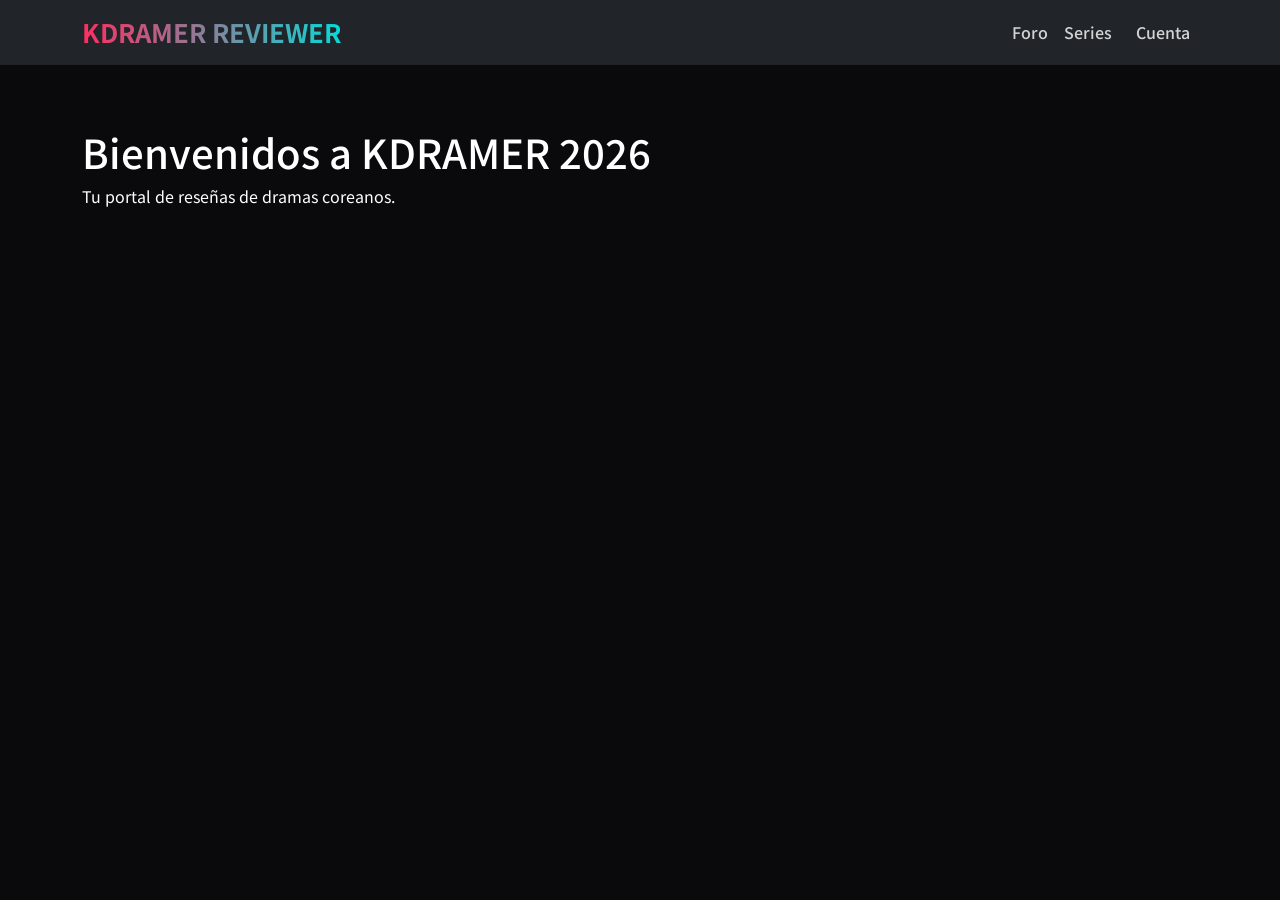
==== index.html @ 7f6d3365 "kdramer: version inicial (home, series, drama, foro, cuentas)" ====
<!DOCTYPE html>
<html lang="es">
<head>
  <meta charset="UTF-8" />
  <meta name="viewport" content="width=device-width, initial-scale=1" />
  <title>KDRAMER REVIEWER | 2026</title>

  <!-- 1) Google Fonts: Noto Sans KR (carga real de la familia) -->
  <link rel="preconnect" href="https://fonts.googleapis.com" />
  <link rel="preconnect" href="https://fonts.gstatic.com" crossorigin />
  <link
    href="https://fonts.googleapis.com/css2?family=Noto+Sans+KR:wght@300;400;500;700;900&display=swap"
    rel="stylesheet"
  />

  <!-- 2) Bootstrap 5.3.3 CSS (URL correcta del archivo) -->
  <link
    href="https://cdn.jsdelivr.net/npm/bootstrap@5.3.3/dist/css/bootstrap.min.css"
    rel="stylesheet"
    integrity="sha384-QWTKZyjpPEjISv5WaRU9OFeRpok6YctnYmDr5pNlyT2bRjXh0JMhjY6hW+ALEwIH"
    crossorigin="anonymous"
  />

  <!-- 3) Tu CSS -->
  <link rel="stylesheet" href="style.css" />
</head>

<body class="pagina-principal">
  <header class="barra-navegacion">
    <nav class="navbar navbar-expand-lg navbar-dark bg-dark">
      <div class="container">
        <a class="navbar-brand d-flex align-items-center" href="index.html">
          <span class="titulo">KDRAMER REVIEWER</span>
        </a>

        <button
          class="navbar-toggler"
          type="button"
          data-bs-toggle="collapse"
          data-bs-target="#navbarNav"
          aria-controls="navbarNav"
          aria-expanded="false"
          aria-label="Toggle navigation"
        >
          <span class="navbar-toggler-icon"></span>
        </button>

        <div class="collapse navbar-collapse" id="navbarNav">
          <ul class="navbar-nav ms-auto menu">
            <li class="nav-item"><a class="nav-link" href="menus/foro.html">Foro</a></li>
            <li class="nav-item"><a class="nav-link" href="menus/series.html">Series</a></li>
            <li class="nav-item destacable">
              <a class="nav-link btn btn-outline-primary ms-lg-2" href="menus/cuenta.html">Cuenta</a>
            </li>
          </ul>
        </div>
      </div>
    </nav>
  </header>

  <main class="container mt-5">
    <h1>Bienvenidos a KDRAMER 2026</h1>
    <p>Tu portal de reseñas de dramas coreanos.</p>
  </main>

  <!-- 4) Bootstrap JS Bundle (URL correcta del archivo) -->
  <script
    src="https://cdn.jsdelivr.net/npm/bootstrap@5.3.3/dist/js/bootstrap.bundle.min.js"
    integrity="sha384-YvpcrYf0tY3lHB60NNkmXc5s9fDVZLESaAA55NDzOxhy9GkcIdslK1eN7N6jIeHz"
    crossorigin="anonymous"
  ></script>
</body>
</html>
---- style.css ----
/* ==========================================================================
   VARIABLES GLOBALES
   ========================================================================== */
:root {
  --color-primario: #ff2e63;
  --fondo-oscuro: #0a0a0c;
  --fuente-principal: 'Noto Sans KR', sans-serif;
}

/* ==========================================================================
   BASE Y RESET
   ========================================================================== */
* {
  box-sizing: border-box;
}

html, body {
  margin: 0;
  padding: 0;
}

body {
  background-color: var(--fondo-oscuro) !important;
  color: #ffffff;
  font-family: var(--fuente-principal), system-ui, -apple-system, Segoe UI, Roboto, sans-serif;
  /* Ajustado a 80px porque la barra es alta */
  padding-top: 80px; /* Evita que el contenido se esconda bajo la barra fija */
  overflow-x: hidden;
}

/* Quitar subrayado y bullets de forma explícita */
a {
  text-decoration: none;
}

.navbar-nav {
  list-style: none;
  padding-left: 0;
  margin-bottom: 0;
}

/* ==========================================================================
   NAVEGACIÓN FIJA Y HORIZONTAL
   ========================================================================== */
.barra-navegacion {
  position: fixed; /* Mantiene la barra siempre arriba */
  top: 0;
  left: 0;
  width: 100%;
  z-index: 1050;
  background: rgba(10, 10, 12, 0.98) !important; /* Fondo casi opaco */
  backdrop-filter: blur(10px); /* Efecto cristal sutil */
  border-bottom: 1px solid rgba(255, 255, 255, 0.1);
}

.titulo {
  font-size: clamp(1rem, 4vw, 1.6rem);
  white-space: nowrap;
  font-weight: 700;
  background: linear-gradient(90deg, var(--color-primario), #08d9d6);
  -webkit-background-clip: text;
  -webkit-text-fill-color: transparent;
}

/* Enlaces del menú horizontal */
.navbar-nav .nav-link {
  color: rgba(255, 255, 255, 0.8) !important;
  font-weight: 500;
  transition: color 0.25s ease, opacity 0.25s ease;
}

.navbar-nav .nav-link:hover,
.navbar-nav .nav-link:focus {
  color: var(--color-primario) !important;
}

/* Botón hamburguesa sin borde */
.navbar-toggler {
  border: none !important;
  box-shadow: none !important;
}

/* ==========================================================================
   RESPONSIVE (Móviles)
   ========================================================================== */
@media (max-width: 991px) {
  /* En móviles, el menú colapsado tiene un fondo distinto */
  .navbar-collapse {
    background: #16161a;
    padding: 1rem;
    border-radius: 10px;
    margin-top: 10px;
  }
}
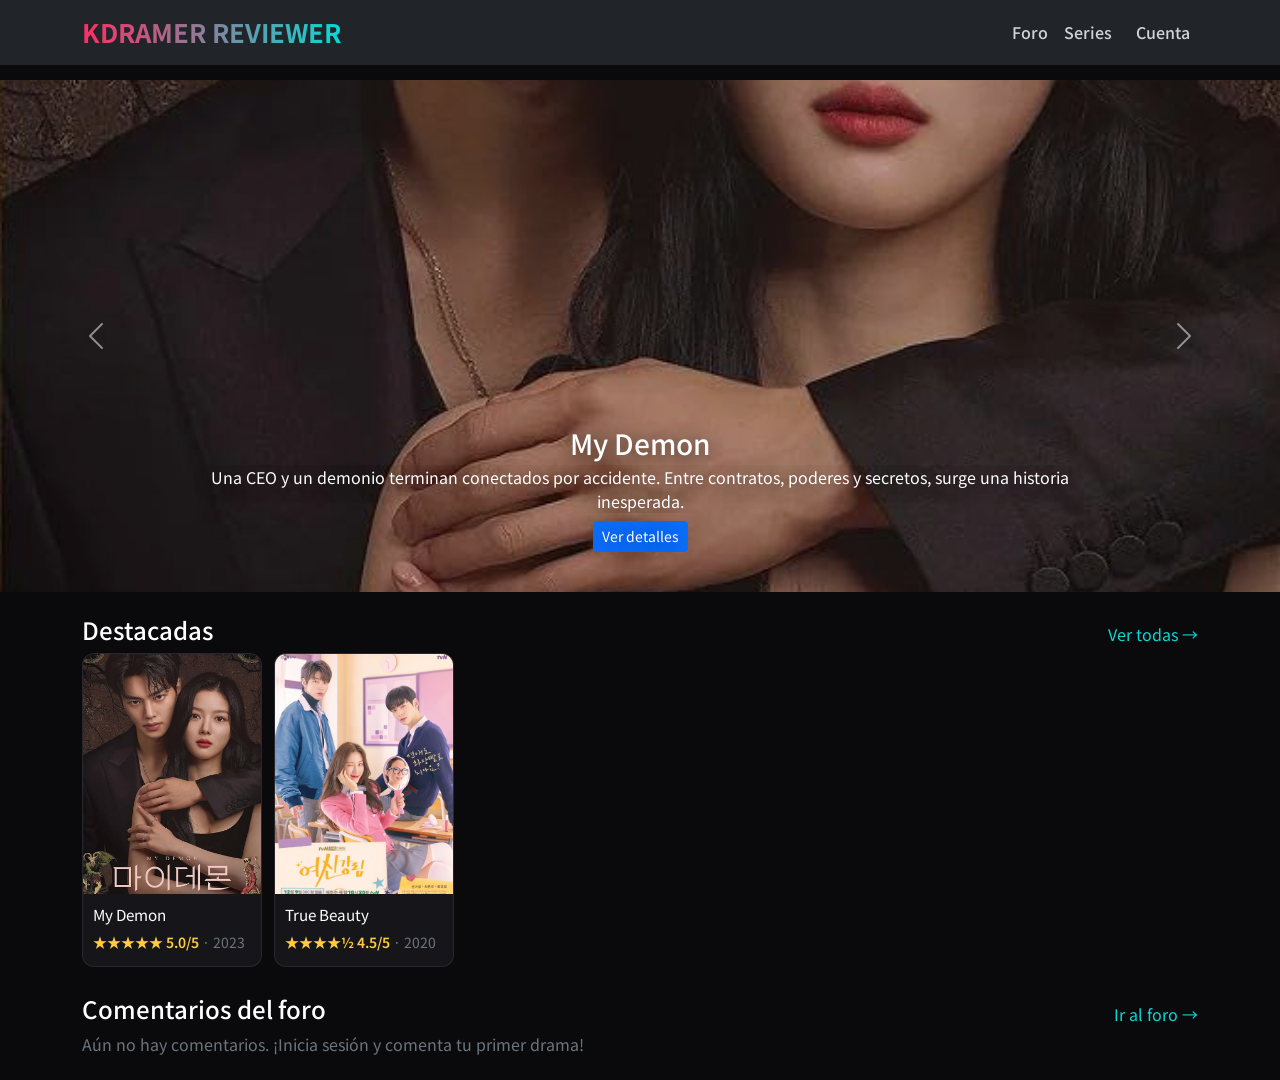
==== commit f4c1641a: "Primero" ====
--- a/index.html
+++ b/index.html
@@ -6,7 +6,7 @@
   <meta name="viewport" content="width=device-width, initial-scale=1" />
   <title>KDRAMER REVIEWER | 2026</title>
 
-  <!-- 1) Google Fonts: Noto Sans KR (carga real de la familia) -->
+  <!-- Google Fonts -->
   <link rel="preconnect" href="https://fonts.googleapis.com" />
   <link rel="preconnect" href="https://fonts.gstatic.com" crossorigin />
   <link
@@ -14,7 +14,7 @@
     rel="stylesheet"
   />
 
-  <!-- 2) Bootstrap 5.3.3 CSS (URL correcta del archivo) -->
+  <!-- Bootstrap 5.3.3 CSS -->
   <link
     href="https://cdn.jsdelivr.net/npm/bootstrap@5.3.3/dist/css/bootstrap.min.css"
     rel="stylesheet"
@@ -22,11 +22,55 @@
     crossorigin="anonymous"
   />
 
-  <!-- 3) Tu CSS -->
+  <!-- Tu CSS -->
   <link rel="stylesheet" href="style.css" />
+
+  <!-- Estilos “Home” mínimos (para que funcione aunque no edites style.css) -->
+  <style>
+    :root{
+      --color-primario:#ff2e63; --color-acento:#08d9d6;
+      --surface-1:#0e0e12; --surface-2:#15151a; --text-primary:#fff; --text-secondary:#b8b8c2;
+    }
+    /* Ajuste de héroe y navbar fija */
+    body { padding-top:80px; }
+    .hero-img{ height:clamp(240px,40vw,520px); object-fit:cover; filter:brightness(.85); }
+    .hero-caption{ text-shadow:0 2px 18px rgba(0,0,0,.6); }
+    .text-truncate-2{ display:-webkit-box; -webkit-line-clamp:2; -webkit-box-orient:vertical; overflow:hidden; }
+    /* Fila deslizante de destacadas */
+    .row-scroll{
+      display:grid; grid-auto-flow:column; grid-auto-columns:180px; gap:0.75rem; overflow-x:auto; padding-bottom:.25rem; scroll-snap-type:x mandatory;
+    }
+    .row-scroll::-webkit-scrollbar{ height:8px; }
+    .row-scroll::-webkit-scrollbar-thumb{ background:rgba(255,255,255,.15); border-radius:999px; }
+    .tile{
+      scroll-snap-align:start; background:var(--surface-2); border:1px solid rgba(255,255,255,.08);
+      border-radius:12px; overflow:hidden; transition:transform .2s, box-shadow .2s; color:inherit; text-decoration:none;
+    }
+    .tile:hover{ transform:translateY(-3px); box-shadow:0 8px 20px rgba(0,0,0,.35); }
+    .tile img{ width:100%; height:240px; object-fit:cover; display:block; }
+    .tile .t-body{ padding:.55rem .65rem .8rem; }
+    .tile .t-title{ font-size:.95rem; color:var(--text-primary); margin:0; }
+    .rating{ color:#ffcd3c; font-weight:600; }
+    /* Feed del foro */
+    .foro-feed{ display:grid; gap:.75rem; }
+    .foro-item{
+      display:grid; grid-template-columns:40px 1fr; gap:.6rem; align-items:start; padding:.6rem;
+      background:var(--surface-2); border:1px solid rgba(255,255,255,.1); border-radius:10px;
+    }
+    .foro-avatar{
+      width:40px; height:40px; border-radius:50%; display:grid; place-items:center;
+      background:linear-gradient(90deg, var(--color-primario), var(--color-acento));
+      color:#0a0a0c; font-weight:800;
+    }
+    .foro-head{ color:var(--text-secondary); font-size:.9rem; }
+    .foro-head .sep{ margin:0 .35rem; color:var(--text-secondary); }
+    .link-acento{ color:var(--color-acento); text-decoration:none; }
+    .link-acento:hover{ color:#66f3ec; }
+  </style>
 </head>
 
 <body class="pagina-principal">
+  <!-- NAVBAR -->
   <header class="barra-navegacion">
     <nav class="navbar navbar-expand-lg navbar-dark bg-dark">
       <div class="container">
@@ -59,16 +103,169 @@
     </nav>
   </header>
 
-  <main class="container mt-5">
-    <h1>Bienvenidos a KDRAMER 2026</h1>
-    <p>Tu portal de reseñas de dramas coreanos.</p>
+  <!-- HERO: Carrusel “Lo nuevo” (por año) -->
+  <section class="hero-carousel">
+    <div id="carouselNuevos" class="carousel slide" data-bs-ride="carousel" data-bs-interval="4000" data-bs-pause="hover">
+      <div class="carousel-inner" id="hero-slides">
+        <!-- Slides generados por JS -->
+      </div>
+      <button class="carousel-control-prev" type="button" data-bs-target="#carouselNuevos" data-bs-slide="prev">
+        <span class="carousel-control-prev-icon" aria-hidden="true"></span><span class="visually-hidden">Anterior</span>
+      </button>
+      <button class="carousel-control-next" type="button" data-bs-target="#carouselNuevos" data-bs-slide="next">
+        <span class="carousel-control-next-icon" aria-hidden="true"></span><span class="visually-hidden">Siguiente</span>
+      </button>
+    </div>
+  </section>
+
+  <main class="container mt-4">
+    <!-- DESTACADAS -->
+    <section class="mb-4">
+      <div class="d-flex align-items-center justify-content-between">
+        <h2 class="h4 mb-2">Destacadas</h2>
+        <a class="link-acento" href="menus/series.html">Ver todas →</a>
+      </div>
+      <div id="destacadas" class="row-scroll">
+        <!-- Tarjetas generadas por JS -->
+      </div>
+    </section>
+
+    <!-- COMENTARIOS DEL FORO -->
+    <section class="mb-4">
+      <div class="d-flex align-items-center justify-content-between">
+        <h2 class="h4 mb-2">Comentarios del foro</h2>
+        <a class="link-acento" href="menus/foro.html">Ir al foro →</a>
+      </div>
+      <div id="foro-feed" class="foro-feed">
+        <!-- Comentarios generados por JS -->
+      </div>
+    </section>
   </main>
 
-  <!-- 4) Bootstrap JS Bundle (URL correcta del archivo) -->
+  <!-- Bootstrap JS Bundle -->
   <script
     src="https://cdn.jsdelivr.net/npm/bootstrap@5.3.3/dist/js/bootstrap.bundle.min.js"
     integrity="sha384-YvpcrYf0tY3lHB60NNkmXc5s9fDVZLESaAA55NDzOxhy9GkcIdslK1eN7N6jIeHz"
     crossorigin="anonymous"
   ></script>
+
+  <!-- Módulo de cuentas y comentarios (localStorage) -->
+  <script src="js/app.js"></script>
+
+  <!-- Lógica del Home -->
+  <script>
+    const $ = (s) => document.querySelector(s);
+    const escapeHTML = (s='') => (s+'').replace(/[&<>\"']/g, m => ({'&':'&amp;','<':'&lt;','>':'&gt;','"':'&quot;', "'":'&#39;'}[m]));
+    function renderStars(score=0) {
+      const full = Math.floor(score);
+      const half = score - full >= 0.5 ? 1 : 0;
+      const empty = 5 - full - half;
+      return '★'.repeat(full) + (half ? '½' : '') + '☆'.repeat(empty);
+    }
+
+    // Cargar dramas y luego comentarios desde localStorage (KDRAMER)
+    fetch('dramas/dramas.json')
+      .then(r => r.json())
+      .then(dramas => {
+        renderHero(dramas);
+        renderDestacadas(dramas);
+        const comments = (window.KDRAMER && KDRAMER.getAllComments) ? KDRAMER.getAllComments() : [];
+        renderForoFeed(comments, dramas);
+      })
+      .catch(err => console.error('Error cargando dramas.json', err));
+
+    /* ===== Hero: lo nuevo (más recientes por año) ===== */
+    function renderHero(dramas) {
+      const cont = $('#hero-slides');
+      const recientes = [...dramas]
+        .sort((a,b)=>(b.anio||0)-(a.anio||0))
+        .slice(0, 5);
+
+      if(recientes.length === 0){
+        cont.innerHTML = `
+          <div class="carousel-item active">
+            <img class="d-block w-100 hero-img" src="https://via.placeholder.com/1200x500?text=KDRAMER" alt="Hero placeholder">
+            <div class="carousel-caption d-none d-md-block hero-caption">
+              <h3 class="mb-1">Bienvenida a KDRAMER</h3>
+              <p class="mb-2">Agrega dramas en <code>dramas/dramas.json</code> para ver novedades aquí.</p>
+            </div>
+          </div>`;
+        return;
+      }
+
+      cont.innerHTML = recientes.map((d, idx) => `
+        <div class="carousel-item ${idx===0?'active':''}">
+          <img class="d-block w-100 hero-img" src="dramas/${escapeHTML(d.poster)}" alt="Poster de ${escapeHTML(d.titulo)}" />
+          <div class="carousel-caption d-none d-md-block hero-caption">
+            <h3 class="mb-1">${escapeHTML(d.titulo)}</h3>
+            <p class="mb-2 text-truncate-2">${escapeHTML(d.sinopsis || '')}</p>
+            <a class="btn btn-primary btn-sm" href="dramas/drama.html?id=${encodeURIComponent(d.id)}">Ver detalles</a>
+          </div>
+        </div>
+      `).join('');
+    }
+
+    /* ===== Destacadas: mejor puntuación ===== */
+    function renderDestacadas(dramas) {
+      const host = $('#destacadas');
+      const top = [...dramas]
+        .sort((a,b)=>(b.puntuacion||0)-(a.puntuacion||0))
+        .slice(0, 12);
+
+      if(top.length === 0){
+        host.innerHTML = `<p class="text-secondary mb-0">Agrega títulos para ver destacados.</p>`;
+        return;
+      }
+
+      host.innerHTML = top.map(d => `
+        <a class="tile" href="dramas/drama.html?id=${encodeURIComponent(d.id)}" aria-label="Ver ${escapeHTML(d.titulo)}">
+          <img src="dramas/${escapeHTML(d.poster)}" alt="Poster de ${escapeHTML(d.titulo)}" loading="lazy" />
+          <div class="t-body">
+            <p class="t-title mb-1">${escapeHTML(d.titulo)}</p>
+            <small class="text-secondary">
+              <span class="rating">${renderStars(d.puntuacion)} ${Number(d.puntuacion||0).toFixed(1)}/5</span>
+              ${d.anio ? ` · ${escapeHTML(d.anio)}` : ''}
+            </small>
+          </div>
+        </a>
+      `).join('');
+    }
+
+    /* ===== Feed de comentarios del foro (LocalStorage) ===== */
+    function renderForoFeed(comments, dramas) {
+      const host = $('#foro-feed');
+      if (!Array.isArray(comments) || comments.length === 0) {
+        host.innerHTML = '<p class="text-secondary mb-0">Aún no hay comentarios. ¡Inicia sesión y comenta tu primer drama!</p>';
+        return;
+      }
+
+      // Orden por fecha (recientes primero)
+      const byDate = [...comments].sort((a,b)=> new Date(b.date) - new Date(a.date)).slice(0, 6);
+      // Mapa id->título para mostrar el nombre del drama
+      const mapTitle = dramas.reduce((acc, d) => (acc[d.id] = d.titulo, acc), {});
+
+      host.innerHTML = byDate.map(c => `
+        <article class="foro-item">
+          <div class="foro-avatar">${escapeHTML((c.username||'U')[0])}</div>
+          <div class="foro-body">
+            <div class="d-flex align-items-center justify-content-between">
+              <div class="foro-head">
+                <strong>${escapeHTML(c.username || 'Usuario')}</strong>
+                <span class="sep">·</span>
+                <a class="link-acento" href="dramas/drama.html?id=${encodeURIComponent(c.dramaId)}">
+                  ${escapeHTML(mapTitle[c.dramaId] || c.dramaId)}
+                </a>
+                <span class="sep">·</span>
+                <span class="rating">${renderStars(c.rating || 0)}</span>
+                <span class="text-secondary"> ${Number(c.rating || 0).toFixed(1)}/5</span>
+              </div>
+              <small class="text-secondary">${new Date(c.date).toLocaleDateString()}</small>
+            </div>
+            <p class="mb-0">${escapeHTML(c.text || '')}</p>
+          </div>
+        </article>
+      `).join('');
+    }
+  </script>
 </body>
 </html>
